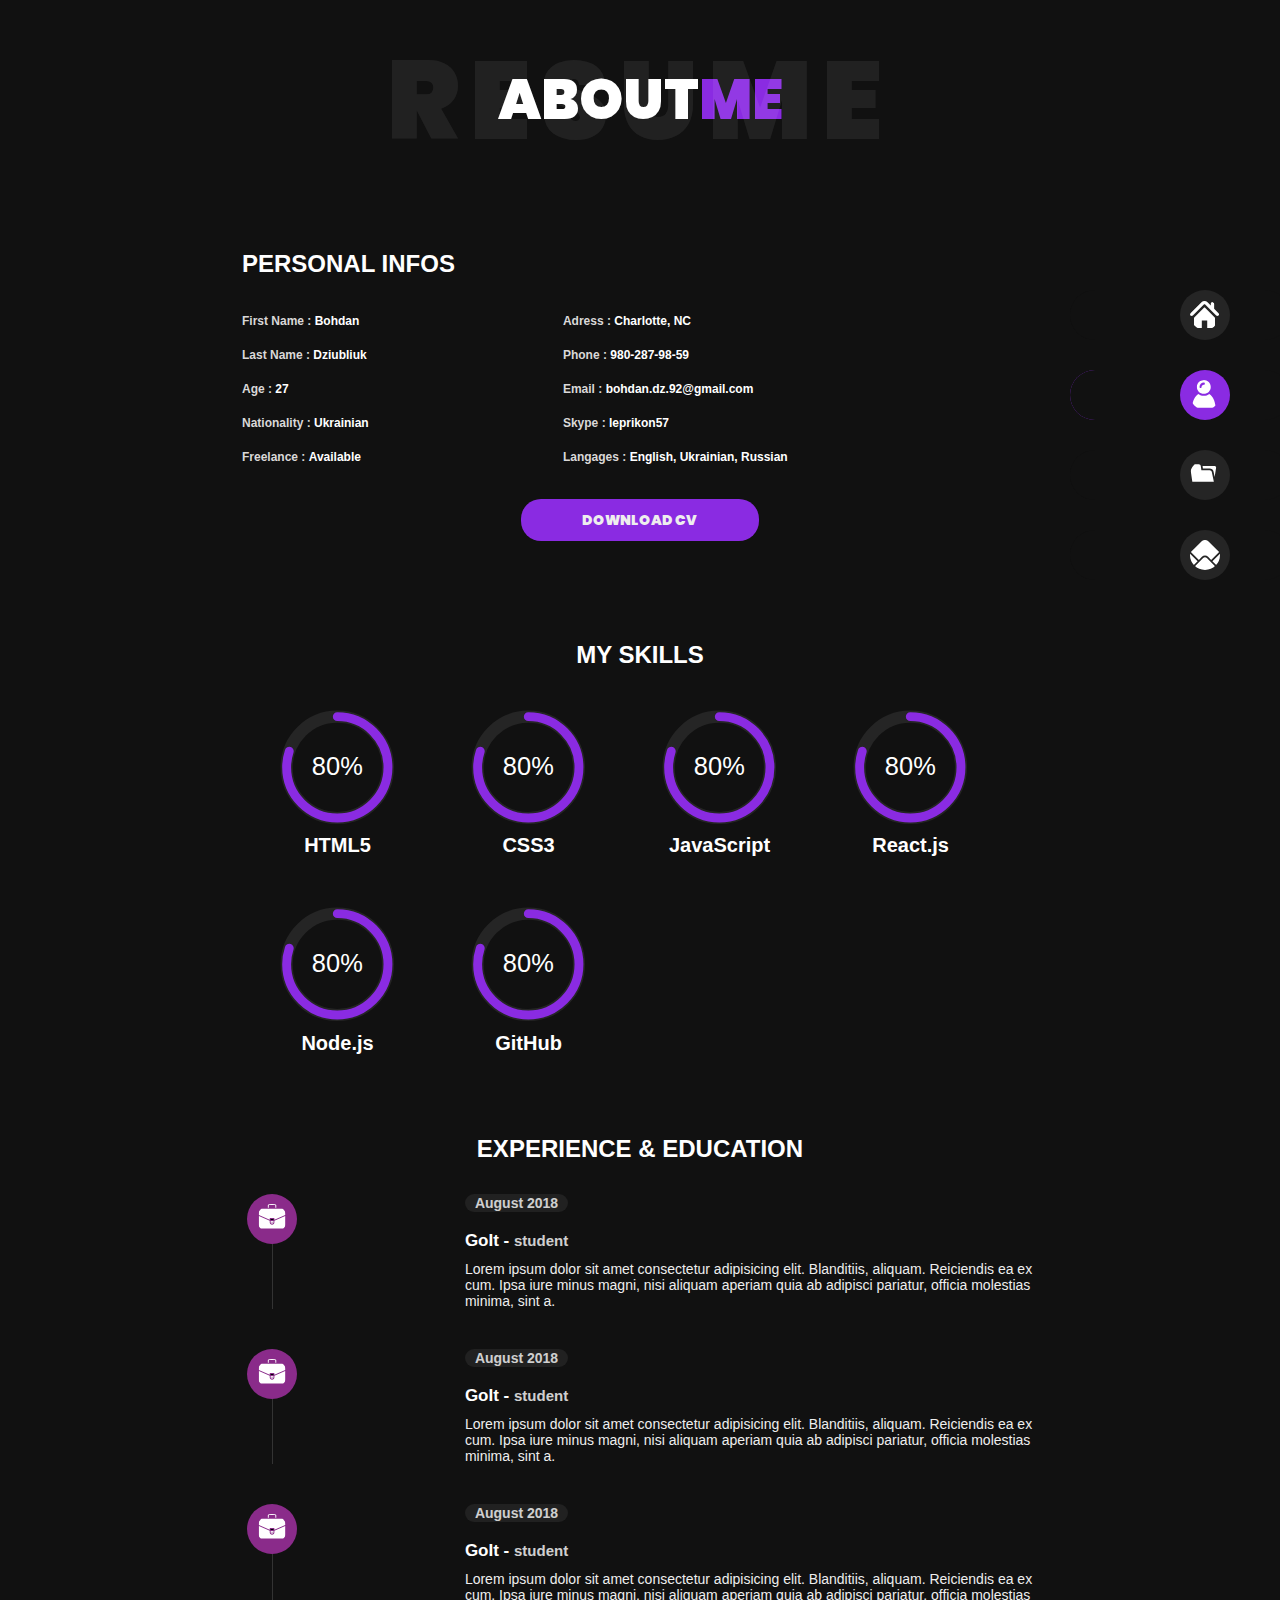
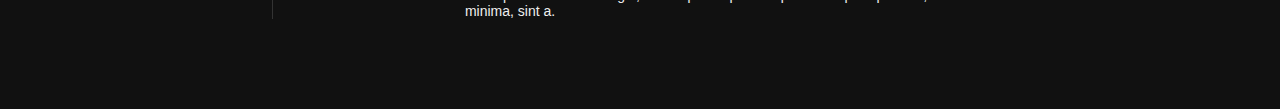
==== pages/about.html @ a31bb11c "add about page" ====
<!DOCTYPE html>
<html lang="en">
<head>
    <meta charset="UTF-8">
    <meta name="viewport" content="width=device-width, initial-scale=1.0">
    <title>About</title>
    <link rel="stylesheet" href="../css/fonts.css" type="text/css">
    <link rel="stylesheet" href="../css/about.css" type="text/css">
</head>
<body>
    
<svg style="display: none;">
    <defs>
    <symbol viewbox="0 0 512 512" id="home">
<g>
<g>
   <g>
       <path d="M487.083,225.514l-75.08-75.08V63.704c0-15.682-12.708-28.391-28.413-28.391c-15.669,0-28.377,12.709-28.377,28.391
           v29.941L299.31,37.74c-27.639-27.624-75.694-27.575-103.27,0.05L8.312,225.514c-11.082,11.104-11.082,29.071,0,40.158
           c11.087,11.101,29.089,11.101,40.172,0l187.71-187.729c6.115-6.083,16.893-6.083,22.976-0.018l187.742,187.747
           c5.567,5.551,12.825,8.312,20.081,8.312c7.271,0,14.541-2.764,20.091-8.312C498.17,254.586,498.17,236.619,487.083,225.514z"/>
       <path d="M257.561,131.836c-5.454-5.451-14.285-5.451-19.723,0L72.712,296.913c-2.607,2.606-4.085,6.164-4.085,9.877v120.401
           c0,28.253,22.908,51.16,51.16,51.16h81.754v-126.61h92.299v126.61h81.755c28.251,0,51.159-22.907,51.159-51.159V306.79
           c0-3.713-1.465-7.271-4.085-9.877L257.561,131.836z"/>
   </g>
</g>
</g>
<g>
</g>
<g>
</g>
<g>
</g>
<g>
</g>
<g>
</g>
<g>
</g>
<g>
</g>
<g>
</g>
<g>
</g>
<g>
</g>
<g>
</g>
<g>
</g>
<g>
</g>
<g>
</g>
<g>
</g>
</symbol>
<symbol viewbox="0 0 512 512" id="portfolio">
    <g>
        <path d="M336.055,173.98H194.389l-10.324-70.317c-2.397-16.325-17.858-29.682-34.358-29.682H25.957
            c-16.5,0-28.039,13.357-25.642,29.682L39.707,371.98h367.5L372.16,203.352C368.802,187.197,352.555,173.98,336.055,173.98z"/>
        <path d="M420.354,103.981h-205.92l5.872,39.999h115.75c14.855,0,29.74,5.454,41.913,15.357
            c12.173,9.903,20.541,23.367,23.564,37.911l19.05,91.658L445.585,133.6C448.208,117.31,436.854,103.981,420.354,103.981z"/>
    </g>
    <g>
    </g>
    <g>
    </g>
    <g>
    </g>
    <g>
    </g>
    <g>
    </g>
    <g>
    </g>
    <g>
    </g>
    <g>
    </g>
    <g>
    </g>
    <g>
    </g>
    <g>
    </g>
    <g>
    </g>
    <g>
    </g>
    <g>
    </g>
    <g>
    </g>
</symbol>
<symbol viewbox="0 0 512 512" id="contact">

<g>
	<g>
		<path d="M316.293,25.01c-33.252-33.252-87.334-33.252-120.586,0L15,204.718l136,135l51.973-51.973
			c29.238-29.238,76.816-29.238,106.055,0L361,339.718l136-135L316.293,25.01z"/>
	</g>
</g>
<g>
	<g>
		<path d="M511.447,232.692L382.211,360.928l125.279,125.28c2.807-5.867,4.51-12.353,4.51-19.279V238.35
			C512,236.429,511.683,234.569,511.447,232.692z"/>
	</g>
</g>
<g>
	<g>
		<path d="M0.555,232.694C0.319,234.571,0,236.429,0,238.35v228.578c0,6.927,1.703,13.413,4.51,19.279l125.279-125.279
			L0.555,232.694z"/>
	</g>
</g>
<g>
	<g>
		<path d="M287.816,308.956c-16.992-16.992-46.64-16.992-63.632,0L25.721,507.419c5.867,2.807,12.352,4.51,19.279,4.51h422
			c6.927,0,13.412-1.703,19.279-4.51L287.816,308.956z"/>
	</g>
</g>
<g>
</g>
<g>
</g>
<g>
</g>
<g>
</g>
<g>
</g>
<g>
</g>
<g>
</g>
<g>
</g>
<g>
</g>
<g>
</g>
<g>
</g>
<g>
</g>
<g>
</g>
<g>
</g>
<g>
</g>
</symbol>
<symbol viewbox="0 0 1700 1950" id="briefcase">
    <path d="M 640.3125 91.722656 C 640.3125 74.878906 653.960938 61.230469 670.804688 61.230469 L 1036.695312 61.230469 C 1053.539062 61.230469 1067.1875 74.878906 1067.1875 91.722656 L 1067.1875 244.179688 L 1128.167969 244.179688 L 1128.167969 91.722656 C 1128.167969 41.21875 1087.203125 0.25 1036.695312 0.25 L 670.804688 0.25 C 620.296875 0.25 579.332031 41.21875 579.332031 91.722656 L 579.332031 244.179688 L 640.3125 244.179688 Z M 640.3125 91.722656 " style=" stroke:none;fill-rule:nonzero;;fill-opacity:1;" />
<path d="M 1006.207031 1189.402344 C 1006.207031 1273.597656 937.945312 1341.855469 853.75 1341.855469 C 769.554688 1341.855469 701.292969 1273.597656 701.292969 1189.402344 L 701.292969 1087.339844 L 0 778.78125 L 0 1494.3125 C 0 1544.816406 40.96875 1585.785156 91.472656 1585.785156 L 1616.027344 1585.785156 C 1666.53125 1585.785156 1707.5 1544.816406 1707.5 1494.3125 L 1707.5 778.78125 L 1006.207031 1087.339844 Z M 1006.207031 1189.402344 " style=" stroke:none;fill-rule:nonzero;;fill-opacity:1;" />
<path d="M 762.277344 975.964844 L 945.222656 975.964844 L 945.222656 1036.945312 L 762.277344 1036.945312 Z M 762.277344 975.964844 " style=" stroke:none;fill-rule:nonzero;fill:rgb(0%,0%,0%);fill-opacity:1;" />
<path d="M 762.277344 1189.402344 C 762.277344 1239.90625 803.246094 1280.875 853.75 1280.875 C 904.253906 1280.875 945.222656 1239.90625 945.222656 1189.402344 L 945.222656 1097.929688 L 762.277344 1097.929688 Z M 823.257812 1158.910156 L 884.242188 1158.910156 L 884.242188 1219.894531 L 823.257812 1219.894531 Z M 823.257812 1158.910156 " style=" stroke:none;fill-rule:nonzero;fill-opacity:1;" />
<path d="M 1616.027344 305.160156 L 91.472656 305.160156 C 40.96875 305.160156 0 346.128906 0 396.632812 L 0 712.15625 L 701.292969 1020.691406 L 701.292969 945.472656 C 701.292969 928.628906 714.941406 914.980469 731.785156 914.980469 L 975.714844 914.980469 C 992.558594 914.980469 1006.207031 928.628906 1006.207031 945.472656 L 1006.207031 1020.691406 L 1707.5 712.15625 L 1707.5 396.632812 C 1707.5 346.128906 1666.53125 305.160156 1616.027344 305.160156 Z M 1616.027344 305.160156 " style=" stroke:none;fill-rule:nonzero;fill-opacity:1;" />
</symbol>
<symbol viewbox="0 0 512 512" id="about">
<g>
	<g id="XMLID_544_">
		<path id="XMLID_1550_" d="M434.8,438.8C422.7,357,393.5,276.1,329.3,237c-26.5,20.9-59,32.2-93.3,32.2s-66.8-11.3-93.3-32.2
			C78.6,276.1,49.4,357,37.2,438.8C34.6,456.3,48.4,472,66.1,472h339.8C423.6,472,437.4,456.3,434.8,438.8z"/>
		<g id="XMLID_1709_">
			<path d="M236,0c-65.1,0-118,52.8-118,118s52.8,118,118,118s118-52.8,118-118S301.1,0,236,0z M236,79.5
				c-21.2,0-38.4,17.2-38.4,38.4c0,9.7-7.9,17.6-17.6,17.6c-9.7,0-17.6-7.9-17.6-17.6c0-40.6,33-73.6,73.6-73.6
				c9.7,0,17.6,7.9,17.6,17.6S245.7,79.5,236,79.5z"/>
		</g>
	</g>
</g>
<g>
</g>
<g>
</g>
<g>
</g>
<g>
</g>
<g>
</g>
<g>
</g>
<g>
</g>
<g>
</g>
<g>
</g>
<g>
</g>
<g>
</g>
<g>
</g>
<g>
</g>
<g>
</g>
<g>
</g>
</symbol>
<symbol viewbox="0 0 435 435" id="telephone">
    <g>
        <path d="M414.41,24.123C398.333,8.042,378.963,0,356.315,0H82.228C59.58,0,40.21,8.042,24.126,24.123
            C8.045,40.207,0.003,59.576,0.003,82.225v274.084c0,22.647,8.042,42.018,24.123,58.102c16.084,16.084,35.454,24.126,58.102,24.126
            h274.084c22.648,0,42.018-8.042,58.095-24.126c16.084-16.084,24.126-35.454,24.126-58.102V82.225
            C438.532,59.576,430.49,40.204,414.41,24.123z M359.159,332.874c-3.997,8.754-12.99,16.371-26.977,22.846
            c-13.99,6.475-26.413,9.712-37.265,9.712c-3.046,0-6.283-0.235-9.708-0.711c-3.426-0.479-6.324-0.952-8.703-1.428
            c-2.378-0.476-5.523-1.331-9.421-2.57c-3.905-1.234-6.715-2.189-8.422-2.854c-1.718-0.664-4.856-1.854-9.421-3.566
            c-4.569-1.718-7.427-2.765-8.562-3.138c-31.215-11.427-61.721-32.028-91.507-61.814c-29.786-29.793-50.391-60.292-61.812-91.502
            c-0.378-1.143-1.425-3.999-3.14-8.565c-1.712-4.565-2.905-7.708-3.571-9.419c-0.662-1.713-1.615-4.521-2.853-8.42
            c-1.237-3.903-2.091-7.041-2.568-9.423c-0.478-2.376-0.95-5.277-1.427-8.704c-0.476-3.427-0.713-6.667-0.713-9.71
            c0-10.85,3.237-23.269,9.71-37.259c6.472-13.988,14.084-22.981,22.841-26.979c10.088-4.189,19.7-6.283,28.837-6.283
            c2.091,0,3.616,0.192,4.565,0.572c0.953,0.385,2.524,2.094,4.714,5.14c2.19,3.046,4.568,6.899,7.137,11.563
            c2.57,4.665,5.092,9.186,7.566,13.562c2.474,4.377,4.854,8.705,7.139,12.991c2.284,4.279,3.711,6.995,4.281,8.133
            c0.571,0.957,1.809,2.762,3.711,5.429c1.902,2.663,3.333,5.039,4.283,7.135c0.95,2.094,1.427,4.093,1.427,5.996
            c0,2.859-1.953,6.331-5.854,10.42c-3.903,4.093-8.186,7.854-12.85,11.281s-8.945,7.092-12.847,10.994
            c-3.899,3.899-5.852,7.087-5.852,9.562c0,1.333,0.333,2.902,1,4.71c0.666,1.812,1.285,3.287,1.856,4.427
            c0.571,1.141,1.477,2.76,2.712,4.856c1.237,2.096,2.048,3.427,2.426,3.999c10.467,18.843,22.508,35.07,36.114,48.681
            c13.612,13.613,29.836,25.648,48.682,36.117c0.567,0.384,1.902,1.191,4.004,2.43c2.091,1.232,3.713,2.136,4.853,2.707
            c1.143,0.571,2.614,1.191,4.425,1.852c1.811,0.664,3.381,0.999,4.719,0.999c3.036,0,7.225-3.138,12.56-9.418
            c5.328-6.286,10.756-12.518,16.276-18.705c5.516-6.181,9.985-9.274,13.418-9.274c1.902,0,3.897,0.473,5.999,1.424
            c2.095,0.951,4.469,2.382,7.132,4.284c2.669,1.91,4.476,3.142,5.428,3.721l15.125,8.271c10.089,5.332,18.511,10.041,25.27,14.134
            s10.424,6.899,10.996,8.419c0.379,0.951,0.564,2.478,0.564,4.572C365.449,313.199,363.354,322.812,359.159,332.874z"/>
    </g>
    <g>
    </g>
    <g>
    </g>
    <g>
    </g>
    <g>
    </g>
    <g>
    </g>
    <g>
    </g>
    <g>
    </g>
    <g>
    </g>
    <g>
    </g>
    <g>
    </g>
    <g>
    </g>
    <g>
    </g>
    <g>
    </g>
    <g>
    </g>
    <g>
    </g>
</symbol>
<symbol viewbox="0 0 435 435" id="linkedIn">
    <g>
        <path d="M414.41,24.123C398.333,8.042,378.963,0,356.315,0H82.228C59.58,0,40.21,8.042,24.126,24.123
            C8.045,40.207,0.003,59.576,0.003,82.225v274.084c0,22.647,8.042,42.018,24.123,58.102c16.084,16.084,35.454,24.126,58.102,24.126
            h274.084c22.648,0,42.018-8.042,58.095-24.126c16.084-16.084,24.126-35.454,24.126-58.102V82.225
            C438.532,59.576,430.49,40.204,414.41,24.123z M133.618,367.157H67.666V169.016h65.952V367.157z M127.626,132.332
            c-6.851,6.567-15.893,9.851-27.124,9.851h-0.288c-10.848,0-19.648-3.284-26.407-9.851c-6.76-6.567-10.138-14.703-10.138-24.41
            c0-9.897,3.476-18.083,10.421-24.556c6.95-6.471,15.942-9.708,26.98-9.708c11.039,0,19.89,3.237,26.553,9.708
            c6.661,6.473,10.088,14.659,10.277,24.556C137.899,117.625,134.477,125.761,127.626,132.332z M370.873,367.157h-65.952v-105.92
            c0-29.879-11.036-44.823-33.116-44.823c-8.374,0-15.42,2.331-21.128,6.995c-5.715,4.661-9.996,10.324-12.847,16.991
            c-1.335,3.422-1.999,8.75-1.999,15.981v110.775h-65.952c0.571-119.529,0.571-185.579,0-198.142h65.952v27.974
            c13.867-21.681,33.558-32.544,59.101-32.544c22.84,0,41.21,7.52,55.104,22.554c13.895,15.037,20.841,37.214,20.841,66.519v113.64
            H370.873z"/>
    </g>
    <g>
    </g>
    <g>
    </g>
    <g>
    </g>
    <g>
    </g>
    <g>
    </g>
    <g>
    </g>
    <g>
    </g>
    <g>
    </g>
    <g>
    </g>
    <g>
    </g>
    <g>
    </g>
    <g>
    </g>
    <g>
    </g>
    <g>
    </g>
    <g>
    </g>
</symbol>
<symbol viewbox="0 0 512 512" id="facebook">
    <g>
        <g>
            <path d="M448,0H64C28.704,0,0,28.704,0,64v384c0,35.296,28.704,64,64,64h192V336h-64v-80h64v-64c0-53.024,42.976-96,96-96h64v80
                h-32c-17.664,0-32-1.664-32,16v64h80l-32,80h-48v176h96c35.296,0,64-28.704,64-64V64C512,28.704,483.296,0,448,0z"/>
        </g>
    </g>
    <g>
    </g>
    <g>
    </g>
    <g>
    </g>
    <g>
    </g>
    <g>
    </g>
    <g>
    </g>
    <g>
    </g>
    <g>
    </g>
    <g>
    </g>
    <g>
    </g>
    <g>
    </g>
    <g>
    </g>
    <g>
    </g>
    <g>
    </g>
    <g>
    </g>
</symbol>
<symbol viewbox="0 0 435 435" id="github">
    <g>
        <g>
            <path d="M158.173,352.599c-3.049,0.568-4.381,1.999-3.999,4.281c0.38,2.283,2.093,3.046,5.138,2.283
                c3.049-0.76,4.38-2.095,3.997-3.997C162.931,353.074,161.218,352.216,158.173,352.599z"/>
            <path d="M141.898,354.885c-3.046,0-4.568,1.041-4.568,3.139c0,2.474,1.619,3.518,4.853,3.138c3.046,0,4.57-1.047,4.57-3.138
                C146.753,355.553,145.134,354.502,141.898,354.885z"/>
            <path d="M119.629,354.022c-0.76,2.095,0.478,3.519,3.711,4.284c2.855,1.137,4.664,0.568,5.424-1.714
                c0.572-2.091-0.666-3.61-3.711-4.568C122.197,351.265,120.39,351.922,119.629,354.022z"/>
            <path d="M414.41,24.123C398.326,8.042,378.964,0,356.309,0H82.225C59.577,0,40.208,8.042,24.123,24.123
                C8.042,40.207,0,59.576,0,82.225v274.088c0,22.65,8.042,42.017,24.123,58.098c16.084,16.084,35.454,24.126,58.102,24.126h63.953
                c4.184,0,7.327-0.144,9.42-0.424c2.092-0.288,4.184-1.526,6.279-3.717c2.096-2.187,3.14-5.376,3.14-9.562
                c0-0.568-0.05-7.046-0.144-19.417c-0.097-12.375-0.144-22.176-0.144-29.41l-6.567,1.143c-4.187,0.76-9.469,1.095-15.846,0.999
                c-6.374-0.096-12.99-0.76-19.841-1.998c-6.855-1.239-13.229-4.093-19.13-8.562c-5.898-4.477-10.085-10.328-12.56-17.559
                l-2.856-6.571c-1.903-4.373-4.899-9.229-8.992-14.554c-4.093-5.332-8.232-8.949-12.419-10.852l-1.999-1.428
                c-1.331-0.951-2.568-2.098-3.711-3.429c-1.141-1.335-1.997-2.669-2.568-3.997c-0.571-1.335-0.097-2.43,1.427-3.289
                c1.524-0.855,4.281-1.279,8.28-1.279l5.708,0.855c3.808,0.76,8.516,3.042,14.134,6.851c5.614,3.806,10.229,8.754,13.846,14.843
                c4.38,7.806,9.657,13.75,15.846,17.843c6.184,4.097,12.419,6.143,18.699,6.143s11.704-0.476,16.274-1.424
                c4.565-0.954,8.848-2.385,12.847-4.288c1.713-12.751,6.377-22.559,13.988-29.41c-10.848-1.143-20.602-2.854-29.265-5.14
                c-8.658-2.286-17.605-5.995-26.835-11.136c-9.234-5.14-16.894-11.512-22.985-19.13c-6.09-7.618-11.088-17.61-14.987-29.978
                c-3.901-12.375-5.852-26.652-5.852-42.829c0-23.029,7.521-42.637,22.557-58.814c-7.044-17.32-6.379-36.732,1.997-58.242
                c5.52-1.714,13.706-0.428,24.554,3.855c10.85,4.286,18.794,7.951,23.84,10.992c5.046,3.042,9.089,5.614,12.135,7.71
                c17.705-4.949,35.976-7.423,54.818-7.423c18.841,0,37.115,2.474,54.821,7.423l10.849-6.852c7.426-4.57,16.18-8.757,26.269-12.562
                c10.088-3.806,17.795-4.854,23.127-3.14c8.562,21.51,9.328,40.922,2.279,58.241c15.036,16.179,22.559,35.786,22.559,58.815
                c0,16.18-1.951,30.505-5.852,42.969c-3.898,12.467-8.939,22.463-15.13,29.981c-6.184,7.519-13.894,13.843-23.124,18.986
                c-9.232,5.137-18.178,8.853-26.84,11.132c-8.661,2.286-18.414,4.004-29.263,5.147c9.891,8.562,14.839,22.072,14.839,40.538v68.238
                c0,3.237,0.472,5.852,1.424,7.851c0.958,1.998,2.478,3.374,4.571,4.141c2.102,0.76,3.949,1.235,5.571,1.424
                c1.622,0.191,3.949,0.287,6.995,0.287h63.953c22.648,0,42.018-8.042,58.095-24.126c16.084-16.084,24.126-35.454,24.126-58.102
                V82.225C438.533,59.576,430.491,40.204,414.41,24.123z"/>
            <path d="M86.793,319.195c-1.331,0.948-1.141,2.471,0.572,4.565c1.906,1.902,3.427,2.189,4.57,0.855
                c1.331-0.948,1.141-2.471-0.575-4.569C89.458,318.336,87.936,318.049,86.793,319.195z"/>
            <path d="M77.374,312.057c-0.57,1.335,0.096,2.478,1.999,3.426c1.521,0.955,2.762,0.767,3.711-0.568
                c0.57-1.335-0.096-2.478-1.999-3.433C79.182,310.91,77.945,311.102,77.374,312.057z"/>
            <path d="M95.646,330.331c-1.715,0.948-1.715,2.666,0,5.137c1.713,2.478,3.328,3.142,4.853,1.998c1.714-1.334,1.714-3.142,0-5.427
                C98.978,329.571,97.359,328.993,95.646,330.331z"/>
            <path d="M105.641,343.174c-1.714,1.526-1.336,3.327,1.142,5.428c2.281,2.279,4.185,2.566,5.708,0.849
                c1.524-1.519,1.143-3.326-1.142-5.42C109.068,341.751,107.164,341.463,105.641,343.174z"/>
        </g>
    </g>
    <g>
    </g>
    <g>
    </g>
    <g>
    </g>
    <g>
    </g>
    <g>
    </g>
    <g>
    </g>
    <g>
    </g>
    <g>
    </g>
    <g>
    </g>
    <g>
    </g>
    <g>
    </g>
    <g>
    </g>
    <g>
    </g>
    <g>
    </g>
    <g>
    </g>
</symbol>
</defs>
</svg>
    <div class="page_wrapper">
        <div class="menu_wrapper">
            <h2 class="phrase">about <span class="hightLight"> me </span></h2>
            <span class="bg-text">RESUME</span>
            <button class="burger burger_line">
                <span></span>
            </button>
            <div id="menu">
                <ul  class="list">
                    <li class="list_item"><a class="list_item-link" href="../index.html">
                        <svg class="list_item_navigation-icon">
                        <use href="#home"></use></svg><span class="overLay"></span>
                        HOME</a></li>
                    <li class="list_item"><a class="list_item-link about" href="#">
                        <svg class="list_item_navigation-icon about">
                        <use href="#about"></use></svg><span class="overLay"></span>
                        ABOUT</a></li>
                    <li class="list_item"><a class="list_item-link" href="#">
                        <svg class="list_item_navigation-icon">
                        <use href="#portfolio"></use></svg><span class="overLay"></span>
                        PORTFOLIO</a></li>
                    <li class="list_item"><a class="list_item-link " href="./contact.html">
                        <svg class="list_item_navigation-icon contact">
                        <use href="#contact"></use></svg><span class="overLay"></span>
                        CONTACT</a></li>
                  </ul>
            </div>
        </div>
    <main>
        <div class="main_section--wrapper">
            <h2 class="info_title">personal infos</h2>
               <div class="image_wrapper" id="img">
                <img src="../images/me.jpg" alt="portfolio_img" class="image_fluid">
                </div>
                <div class="btn_wrapper">
                <div class="personal_info--wrapper">
                    <ul class="personal_info--list first-list">
                        <li class="personal_info--list--item">
                            <h4 class="list_item--title">First Name : <span class="list_item--value"> Bohdan</span></h4>
                        </li>
                        <li class="personal_info--list--item">
                            <h4 class="list_item--title">Last Name : <span class="list_item--value"> Dziubliuk</span></h4>
                        </li>
                        <li class="personal_info--list--item">
                            <h4 class="list_item--title">Age : <span class="list_item--value"> 27</span></h4>
                        </li>
                        <li class="personal_info--list--item">
                            <h4 class="list_item--title">Nationality : <span class="list_item--value"> Ukrainian</span></h4>
                        </li>
                        <li class="personal_info--list--item">
                            <h4 class="list_item--title">Freelance : <span class="list_item--value"> Available</span></h4>
                        </li>
                    </ul>
                    <ul class="personal_info--list second-list">
                        <li class="personal_info--list--item">
                            <h4 class="list_item--title">Adress : <span class="list_item--value"> Charlotte, NC</span></h4>
                        </li>
                        <li class="personal_info--list--item">
                            <h4 class="list_item--title">Phone : <span class="list_item--value">  980-287-98-59</span></h4>
                        </li>
                        <li class="personal_info--list--item">
                            <h4 class="list_item--title">Email : <span class="list_item--value"> bohdan.dz.92@gmail.com</span></h4>
                        </li>
                        <li class="personal_info--list--item">
                            <h4 class="list_item--title">Skype : <span class="list_item--value"> leprikon57</span></h4>
                        </li>
                        <li class="personal_info--list--item">
                            <h4 class="list_item--title">Langages : <span class="list_item--value"> English, Ukrainian, Russian </span></h4>
                        </li>
                    </ul>
                </div>
                <button class="download">DOWNLOAD CV</button>
            </div>
            <div class="skills_container--wrapper">
                <h2 class="skill_container--title"> MY SKILLS</h2>
                <div class="skill_set">
                   <div class="skill_set--chart">
                            <svg viewbox="0 0 36 36" class="circular-chart orange">
                              <path class="circle-bg"
                                d="M18 2.0845
                                  a 15.9155 15.9155 0 0 1 0 31.831
                                  a 15.9155 15.9155 0 0 1 0 -31.831"
                              />
                              <path class="circle"
                                stroke-dasharray="80, 100"
                                d="M18 2.0845
                                  a 15.9155 15.9155 0 0 1 0 31.831
                                  a 15.9155 15.9155 0 0 1 0 -31.831"
                              />
                              <text x="18" y="20.35" class="percentage">80%</text>
                            </svg>
                            <h3 class="chart_title">HTML5</h3>
                          </div>
                          <div class="skill_set--chart">
                            <svg viewbox="0 0 36 36" class="circular-chart orange">
                              <path class="circle-bg"
                                d="M18 2.0845
                                  a 15.9155 15.9155 0 0 1 0 31.831
                                  a 15.9155 15.9155 0 0 1 0 -31.831"
                              />
                              <path class="circle"
                                stroke-dasharray="80, 100"
                                d="M18 2.0845
                                  a 15.9155 15.9155 0 0 1 0 31.831
                                  a 15.9155 15.9155 0 0 1 0 -31.831"
                              />
                              <text x="18" y="20.35" class="percentage">80%</text>
                            </svg>
                            <h3 class="chart_title">CSS3</h3>
                          </div>
                          <div class="skill_set--chart">
                            <svg viewbox="0 0 36 36" class="circular-chart orange">
                              <path class="circle-bg"
                                d="M18 2.0845
                                  a 15.9155 15.9155 0 0 1 0 31.831
                                  a 15.9155 15.9155 0 0 1 0 -31.831"
                              />
                              <path class="circle"
                                stroke-dasharray="80, 100"
                                d="M18 2.0845
                                  a 15.9155 15.9155 0 0 1 0 31.831
                                  a 15.9155 15.9155 0 0 1 0 -31.831"
                              />
                              <text x="18" y="20.35" class="percentage">80%</text>
                            </svg>
                            <h3 class="chart_title">JavaScript</h3>
                          </div>
                          <div class="skill_set--chart">
                            <svg viewbox="0 0 36 36" class="circular-chart orange">
                              <path class="circle-bg"
                                d="M18 2.0845
                                  a 15.9155 15.9155 0 0 1 0 31.831
                                  a 15.9155 15.9155 0 0 1 0 -31.831"
                              />
                              <path class="circle"
                                stroke-dasharray="80, 100"
                                d="M18 2.0845
                                  a 15.9155 15.9155 0 0 1 0 31.831
                                  a 15.9155 15.9155 0 0 1 0 -31.831"
                              />
                              <text x="18" y="20.35" class="percentage">80%</text>
                            </svg>
                            <h3 class="chart_title">React.js</h3>
                          </div>
                          <div class="skill_set--chart">
                            <svg viewbox="0 0 36 36" class="circular-chart orange">
                              <path class="circle-bg"
                                d="M18 2.0845
                                  a 15.9155 15.9155 0 0 1 0 31.831
                                  a 15.9155 15.9155 0 0 1 0 -31.831"
                              />
                              <path class="circle"
                                stroke-dasharray="80, 100"
                                d="M18 2.0845
                                  a 15.9155 15.9155 0 0 1 0 31.831
                                  a 15.9155 15.9155 0 0 1 0 -31.831"
                              />
                              <text x="18" y="20.35" class="percentage">80%</text>
                            </svg>
                            <h3 class="chart_title">Node.js</h3>
                          </div>
                          <div class="skill_set--chart">
                            <svg viewbox="0 0 36 36" class="circular-chart orange">
                              <path class="circle-bg"
                                d="M18 2.0845
                                  a 15.9155 15.9155 0 0 1 0 31.831
                                  a 15.9155 15.9155 0 0 1 0 -31.831"
                              />
                              <path class="circle"
                                stroke-dasharray="80, 100"
                                d="M18 2.0845
                                  a 15.9155 15.9155 0 0 1 0 31.831
                                  a 15.9155 15.9155 0 0 1 0 -31.831"
                              />
                              <text x="18" y="20.35" class="percentage">80%</text>
                            </svg>
                            <h3 class="chart_title">GitHub</h3>
                          </div>
                </div>
            </div>
            <div class="experience_container--wrapper">
                <h2 class="experience_container--title">EXPERIENCE & EDUCATION</h2>
                <ul class="experiencce_list">
                    <li class="experience_list--item">
                        <div class="list_item-wrapper">
                        <span class="date">August 2018</span>
                        <h5 class="place">GoIt - <span class="position">student</span></h5>
                        <p class="description">Lorem ipsum dolor sit amet consectetur adipisicing elit. Blanditiis, aliquam. Reiciendis ea ex cum. Ipsa iure minus magni, nisi aliquam aperiam quia ab adipisci pariatur, officia molestias minima, sint a.</p>
                        <svg class="experience_list-icon">
                        <use href="#briefcase"></use></svg>
                    </div>
                    </li>
                    <li class="experience_list--item">
                        <div class="list_item-wrapper">
                        <span class="date">August 2018</span>
                        <h5 class="place">GoIt - <span class="position">student</span></h5>
                        <p class="description">Lorem ipsum dolor sit amet consectetur adipisicing elit. Blanditiis, aliquam. Reiciendis ea ex cum. Ipsa iure minus magni, nisi aliquam aperiam quia ab adipisci pariatur, officia molestias minima, sint a.</p>
                        <svg class="experience_list-icon">
                        <use href="#briefcase"></use></svg>
                        </div>
                    </li>
                    <li class="experience_list--item">
                        <div class="list_item-wrapper">
                        <span class="date">August 2018</span>
                        <h5 class="place">GoIt - <span class="position">student</span></h5>
                        <p class="description">Lorem ipsum dolor sit amet consectetur adipisicing elit. Blanditiis, aliquam. Reiciendis ea ex cum. Ipsa iure minus magni, nisi aliquam aperiam quia ab adipisci pariatur, officia molestias minima, sint a.</p>
                        <svg class="experience_list-icon">
                        <use href="#briefcase"></use></svg>
                        </div>
                    </li>
                </ul>
               
            </div>
    </div>
    </main>
</div>
    <script src="../js/app.js"></script>
</body>
</html>
---- css/fonts.css ----
/* poppins-regular - latin */
@font-face {
    font-family: 'Poppins';
    font-style: normal;
    font-weight: 400;
    src: url('../fonts/poppins-v12-latin-regular.eot'); /* IE9 Compat Modes */
    src: local('Poppins Regular'), local('Poppins-Regular'),
         url('../fonts/poppins-v12-latin-regular.eot?#iefix') format('embedded-opentype'), /* IE6-IE8 */
         url('../fonts/poppins-v12-latin-regular.woff2') format('woff2'), /* Super Modern Browsers */
         url('../fonts/poppins-v12-latin-regular.woff') format('woff'), /* Modern Browsers */
         url('../fonts/poppins-v12-latin-regular.ttf') format('truetype'), /* Safari, Android, iOS */
         url('../fonts/poppins-v12-latin-regular.svg#Poppins') format('svg'); /* Legacy iOS */
  }
  /* poppins-italic - latin */
@font-face {
    font-family: 'Poppins';
    font-style: italic;
    font-weight: 400;
    src: url('../fonts/poppins-v12-latin-italic.eot'); /* IE9 Compat Modes */
    src: local('Poppins Italic'), local('Poppins-Italic'),
         url('../fonts/poppins-v12-latin-italic.eot?#iefix') format('embedded-opentype'), /* IE6-IE8 */
         url('../fonts/poppins-v12-latin-italic.woff2') format('woff2'), /* Super Modern Browsers */
         url('../fonts/poppins-v12-latin-italic.woff') format('woff'), /* Modern Browsers */
         url('../fonts/poppins-v12-latin-italic.ttf') format('truetype'), /* Safari, Android, iOS */
         url('../fonts/poppins-v12-latin-italic.svg#Poppins') format('svg'); /* Legacy iOS */
  }
  /* poppins-regular - latin */
  @font-face {
    font-family: 'Poppins';
    font-style: normal;
    font-weight: 400;
    src: url('../fonts/poppins-v12-latin-regular.eot'); /* IE9 Compat Modes */
    src: local('Poppins Regular'), local('Poppins-Regular'),
         url('../fonts/poppins-v12-latin-regular.eot?#iefix') format('embedded-opentype'), /* IE6-IE8 */
         url('../fonts/poppins-v12-latin-regular.woff2') format('woff2'), /* Super Modern Browsers */
         url('../fonts/poppins-v12-latin-regular.woff') format('woff'), /* Modern Browsers */
         url('../fonts/poppins-v12-latin-regular.ttf') format('truetype'), /* Safari, Android, iOS */
         url('../fonts/poppins-v12-latin-regular.svg#Poppins') format('svg'); /* Legacy iOS */
  }
  /* poppins-900 - latin */
  @font-face {
    font-family: 'Poppins';
    font-style: normal;
    font-weight: 900;
    src: url('../fonts/poppins-v12-latin-900.eot'); /* IE9 Compat Modes */
    src: local('Poppins Black'), local('Poppins-Black'),
         url('../fonts/poppins-v12-latin-900.eot?#iefix') format('embedded-opentype'), /* IE6-IE8 */
         url('../fonts/poppins-v12-latin-900.woff2') format('woff2'), /* Super Modern Browsers */
         url('../fonts/poppins-v12-latin-900.woff') format('woff'), /* Modern Browsers */
         url('../fonts/poppins-v12-latin-900.ttf') format('truetype'), /* Safari, Android, iOS */
         url('../fonts/poppins-v12-latin-900.svg#Poppins') format('svg'); /* Legacy iOS */
  }
  /* poppins-900italic - latin */
  @font-face {
    font-family: 'Poppins';
    font-style: italic;
    font-weight: 900;
    src: url('../fonts/poppins-v12-latin-900italic.eot'); /* IE9 Compat Modes */
    src: local('Poppins Black Italic'), local('Poppins-BlackItalic'),
         url('../fonts/poppins-v12-latin-900italic.eot?#iefix') format('embedded-opentype'), /* IE6-IE8 */
         url('../fonts/poppins-v12-latin-900italic.woff2') format('woff2'), /* Super Modern Browsers */
         url('../fonts/poppins-v12-latin-900italic.woff') format('woff'), /* Modern Browsers */
         url('../fonts/poppins-v12-latin-900italic.ttf') format('truetype'), /* Safari, Android, iOS */
         url('../fonts/poppins-v12-latin-900italic.svg#Poppins') format('svg'); /* Legacy iOS */
  }
  @font-face {
     font-family: 'Poppins';
     font-style: bold;
     font-weight: 500;
     src: url('../fonts/poppins-v12-latin-900.woff2'); /* IE9 Compat Modes */
     src: local('Poppins Black Italic'), local('Poppins-BlackItalic'),
           /* IE6-IE8 */
          url('../fonts/poppins-v12-latin-900.woff2') format('woff2') /* Super Modern Browsers */
   }
---- css/about.css ----
* {
  margin: 0;
  padding: 0;
  box-sizing: border-box;
  font-family: sans-serif;
}
body {
  background-color: #111;

}
.menu_wrapper {
  position: relative;
  width: 100vw;
  background: #272727;
  height: 94px;
  display: flex;
}
.phrase {
line-height: 1.2;
display: flex;
align-items: center;
text-align: left;
font-size: 26px;
color: #fff;
text-transform: uppercase;
padding-left: 25px;
font-family: "Poppins", sans-serif;
font-weight: bold;
}
.hightLight {
  padding-left: 4px;
  color: #8a2be2;
  font-family: "Poppins", sans-serif;

}
.bg-text {
  display: none;
}
.burger {
  margin: 25px;
  display: block;
  position: fixed;
  top: 0;
  right: 0;
  width: 54px;
  height: 44px;
  font-size: 0;
  box-shadow: none;
  cursor: pointer;
  z-index: 10;
  background-color: #272727;
  border-radius: 5px;
  border: none;
}
.burger:focus {
  outline: none;
}
.burger span {
  width: 44px;
  display: block;
  position: absolute;
  top: 20px;
  left: 5px;
  right: 5px;
  height: 2px;
  background: #fff;
}
.burger span::before, .burger span::after {
  position: absolute;
  display: block;
  left: 0;
  width:44px;
  height:2px;
  background: #fff;
  content: "";
}
.burger span::before {
  top: 10px;
}
.burger span::after { 
  bottom: 10px;
}
.burger_line span{
transition: backgraound 0s 0.3s;
}
.burger span::before, .burger span::after { 
  transition-duration: 0.3s, 0.3s;
  transition-delay: 0.3s 0s;
}
.burger_line span::before{ 
  transition-property: top, transform;
} 
.burger_line span::after { 
  transition-property: bottom, transform;
}

.burger_line.is-active span {
  background: none;
}
.burger_line.is-active span::before  {
  top: 0;
  transform: rotate(-45deg);
}
.burger_line.is-active span::after  {
  bottom: 0;
  transform: rotate(45deg);
}
.burger_line.is-active span::before,.burger_line.is-active span::after {
  transition-delay: 0s, 0.3s ;
}
#menu {
  width: 100%;
  margin-left: -100%;
  background: #272727;
  position: fixed;
  left: 0;
  top: 0;
  bottom: 0;
  transition: all ease 1s;
  z-index: 9;
}
.list {
  width: 80vw;
  margin: 0 auto;
  margin-top: 70px;
  list-style: none;
}
.list_item {
  padding: 10px;
  font-size: 22px;
  font-family: "Poppins", sans-serif;
  border-bottom: 0.5px solid grey;
  width: 100%;
  margin: 10px;
}
.list_item-link {
  color: white;
  fill: white;
  text-decoration: none;
  transition: color 0.3s ease;
  font-weight: 900;
  font-family: "Poppins", sans-serif;

}
.list_item_navigation-icon {
  height: 18px;
  width: 18px;
margin-right: 15px;}
.about {
  fill: #8a2be2;
  color: #8a2be2;
}

.menu_wrapper-active {
margin-left: 300px;
}
#menu.nav-active {
margin-left: 0;  
}
/* end of the header */
.main_section--wrapper {
  padding: 25px 25px 25px 25px;
  max-width: 100vw;
}

/* main section starts */
.main_section--wrapper {
  padding: 15px;
}
.personal_info--wrapper {
  display: flex;
}
.info_title {
  text-transform: uppercase;
  font-size: 24px;
  line-height: 1.2;
  color: #fff;
  margin-bottom: 25px;
}
.image_wrapper {
  display: block;
  margin: 0 auto;
  box-sizing: border-box;
  }
 
  .image_fluid {
    display: block;
    width: 230px;
    height: 230px;
    display: flex;
    margin: 0 auto;
    align-items: center;
    text-align: center;
    border-radius: 50%;
    border: 4px solid #252525;
    margin-bottom: 20px;
  }
  .personal_info--list {
    list-style: none;
    width: 40vw;
  }
  .second-list {
    width:60vw;
    padding-left: 3px;
  }
  .personal_info--list--item {
  padding-top: 10px;  
  padding-bottom: 10px;

  }
  .list_item--title {
    color :#dad8d8;
    font-size: 12px;
  }
  .list_item--value {
    color: white;;
    font-weight: 600;
  }
  .download {
    width: 50%;
    display: block;
    margin: 0 auto;
    margin-top: 25px;
    background-color: #8a2be2;
    line-height: 28px;
    font-size: 14px;
    font-weight: 500;
    padding: 7px 7px 7px 7px;
    color: #eee;
    border: none;
    border-radius: 20px;
    font-family: "Poppins", sans-serif;
  }
  .btn_wrapper {
    margin-bottom: 100px;
  
  }
  /* skill section */
  .skills_container--wrapper {
margin-bottom: 40px;
  }
  .skill_set {
    display: flex;
    flex-wrap: wrap;
  }
  .skill_container--title {
    text-transform: uppercase;
    font-size: 24px;
    line-height: 1.2;
    color: #fff;
    text-align: center;
    margin-bottom: 30px;
  }
 
  .skill_set--chart {
    width: 49%;
    justify-content: space-around ;
    margin-bottom: 40px;
  }
  .circular-chart {
    display: block;
    margin: 10px auto;
    max-width: 60%;
    max-height: 230px;
  }
  
  .circle-bg {
    fill: none;
    stroke: #252525;
    stroke-width: 3.8;
  }
  
  .circle {
    fill: none;
    stroke-width: 2.8;
    stroke-linecap: round;
    animation: progress 1s ease-out forwards;
  }
  
  @keyframes progress {
    0% {
      stroke-dasharray: 0 100;
    }
  }
  .circular-chart.orange .circle {
    stroke: #8a2be2;
  }
 

@keyframes progress {
  0% {
    stroke-dasharray: 0 100;
  }
}
.circular-chart.orange .circle {
  stroke: #8a2be2;
}
.percentage {
  fill: #fff;
  font-family: sans-serif;
  font-size: 0.5em;
  text-anchor: middle;
}
.chart_title {
  font-size: 20px;
  color: #fff;
  text-align: center;
}
/* experience section */
.experience_container--title {
  font-size: 24px;
    line-height: 1.2;
    color: #fff;
    margin-bottom: 25px;
    text-align: center;
    margin-bottom: 30px;
}
.experiencce_list {
  list-style: none;
  color: #fff;
  /* padding-left: 28%; */
  
}
.experience_list--item::after {
  content: "";
  position: absolute;
  top: 0;
  left: 27px;
  bottom: 0;
  border-left: 1px solid #333;
  /* z-index: 100; */
}
.list_item-wrapper {
  position: relative;
}
.experience_list--item {
  padding-left: 28%;
  position: relative;
  margin-bottom: 40px;
}
.date {
  color: #fff;
  font-size: 14px;
  padding: 1px 10px;
  display: inline-block;
  margin-bottom: 12px;
  border-radius: 20px;
  font-weight: 600;
  background-color: #252525;
  opacity: .8;
}
.place {
  margin: 7px 0px 10px;
  font-size: 17px;
}
.position {
  opacity: .8;
  font-weight: 600;
  font-size: 15px;
  font-family: "Open Sans", sans-serif;
}
.description {
  margin: 0;
  color: #eee;
  font-size: 14px;
}
.experience_list-icon {
  padding: 10px;
  background-color: #252525;
  border-radius: 25px;
  height: 50px;
  width: 50px;
  position: absolute;
  top: 0;
  left: -38%;
  fill: #fff;
  background: #8a2b8a;
  z-index: 100;
}
/* bottom section starts*/

  @media (min-width: 768px) {
  
    .menu_wrapper {
      margin-top: 69px;
      background-color: transparent;
    }
    .phrase {
      display: flex;
      font-size: 56px;
      padding: 0;
      margin: 0 auto;
 }
    .bg-text {
    text-align: center;
    display: block;
    font-size: 110px;
    left: 0;
    letter-spacing: 10px;
    line-height: 0.7;
    position: absolute;
    right: 0;
    top: 50%;
    color: #fff;
    text-transform: uppercase;
    font-family: "Poppins", sans-serif;
    font-weight: 900;
    font-style: bold;
    -webkit-transform: translateY(-50%);
    -moz-transform: translateY(-50%);
    -ms-transform: translateY(-50%);
    -o-transform: translateY(-50%);
    transform: translateY(-50%);
    color: rgba(255, 255, 255, 0.07);
    }
    .hightLight {
      padding: 0;
    }
    .main_section--wrapper {
      padding: 50px 50px 50px 50px;
    }
    .image_wrapper {
      display: none;
    }
    .download {
      width: 30%;
    }
    .skill_set--chart {
      width: 33%;
    }
    
  }
@media (min-width: 968px) {
  .page_wrapper {
    width: 70%;
    margin: 0 auto;
  }
  .menu_wrapper {
    width: 70%;
    margin: 0 auto;
    padding: 100px;

  }
  .phrase {
    margin: 0 auto;
    max-width: 100%;
  }
  .bg-text {
    max-width: 100%;

  }
  .burger {
    display: none;
  }
#menu {
  margin:0;
  padding: 0;
  width: 12%;
  height: 30%;
  position: fixed;
  top:30%;
  left:82%;
  background: transparent;
}
.list {
  width: 100%;
  margin: 0;
  padding: 0;
  margin-bottom: 30px;
}
.list_item {
  border-radius: 25px;
  border: none;
}
.list_item-link {
  padding-left: 7px;
  display: flex;
  font-size: 20px;
  font-weight: normal;
  align-items: center;
  border-radius: 25px;  
  margin: 0;
  position: relative;
  width: 160px;
  height: 50px;
 background-color: #111;
}
.about {
color: white;
}
.list_item_navigation-icon {
  width: 50px;
  height: 50px;
  padding: 10px;
  background-color: #252525;
  border-radius: 25px;
  transition: 2s;
  position: absolute;
  z-index: 2;
  top: 0;
  right: 0;
  fill: white;
  margin: 0;
}
.about {
  fill: white;
  background-color: #8a2be2;;
}

.list_item-link:hover .list_item_navigation-icon{
  fill: white;
  background-color: #8a2be2;
  transition: 2s;
} 
.overLay{
        border-radius: 25px;
        width: 220px;
        height: 50px;
        background: #111;
        background-position: right top;
        -webkit-transition: width .7s;
        position:absolute;
        top:0; left:0;
        bottom: 0;
        z-index: 0;
}
.list_item-link:hover .overLay{
 width: 0px;
} 
.list_item-link:hover {
  background-color: #8a2be2;
  border: none;
}
.contact-icons:hover {
  fill: #8a2be2;
}  
.skill_set--chart {
  width:24%;
}
.experience_list--item::before {
  left:-33%;
}
.experience_list--item::after { 
  left: 30px;
}
}
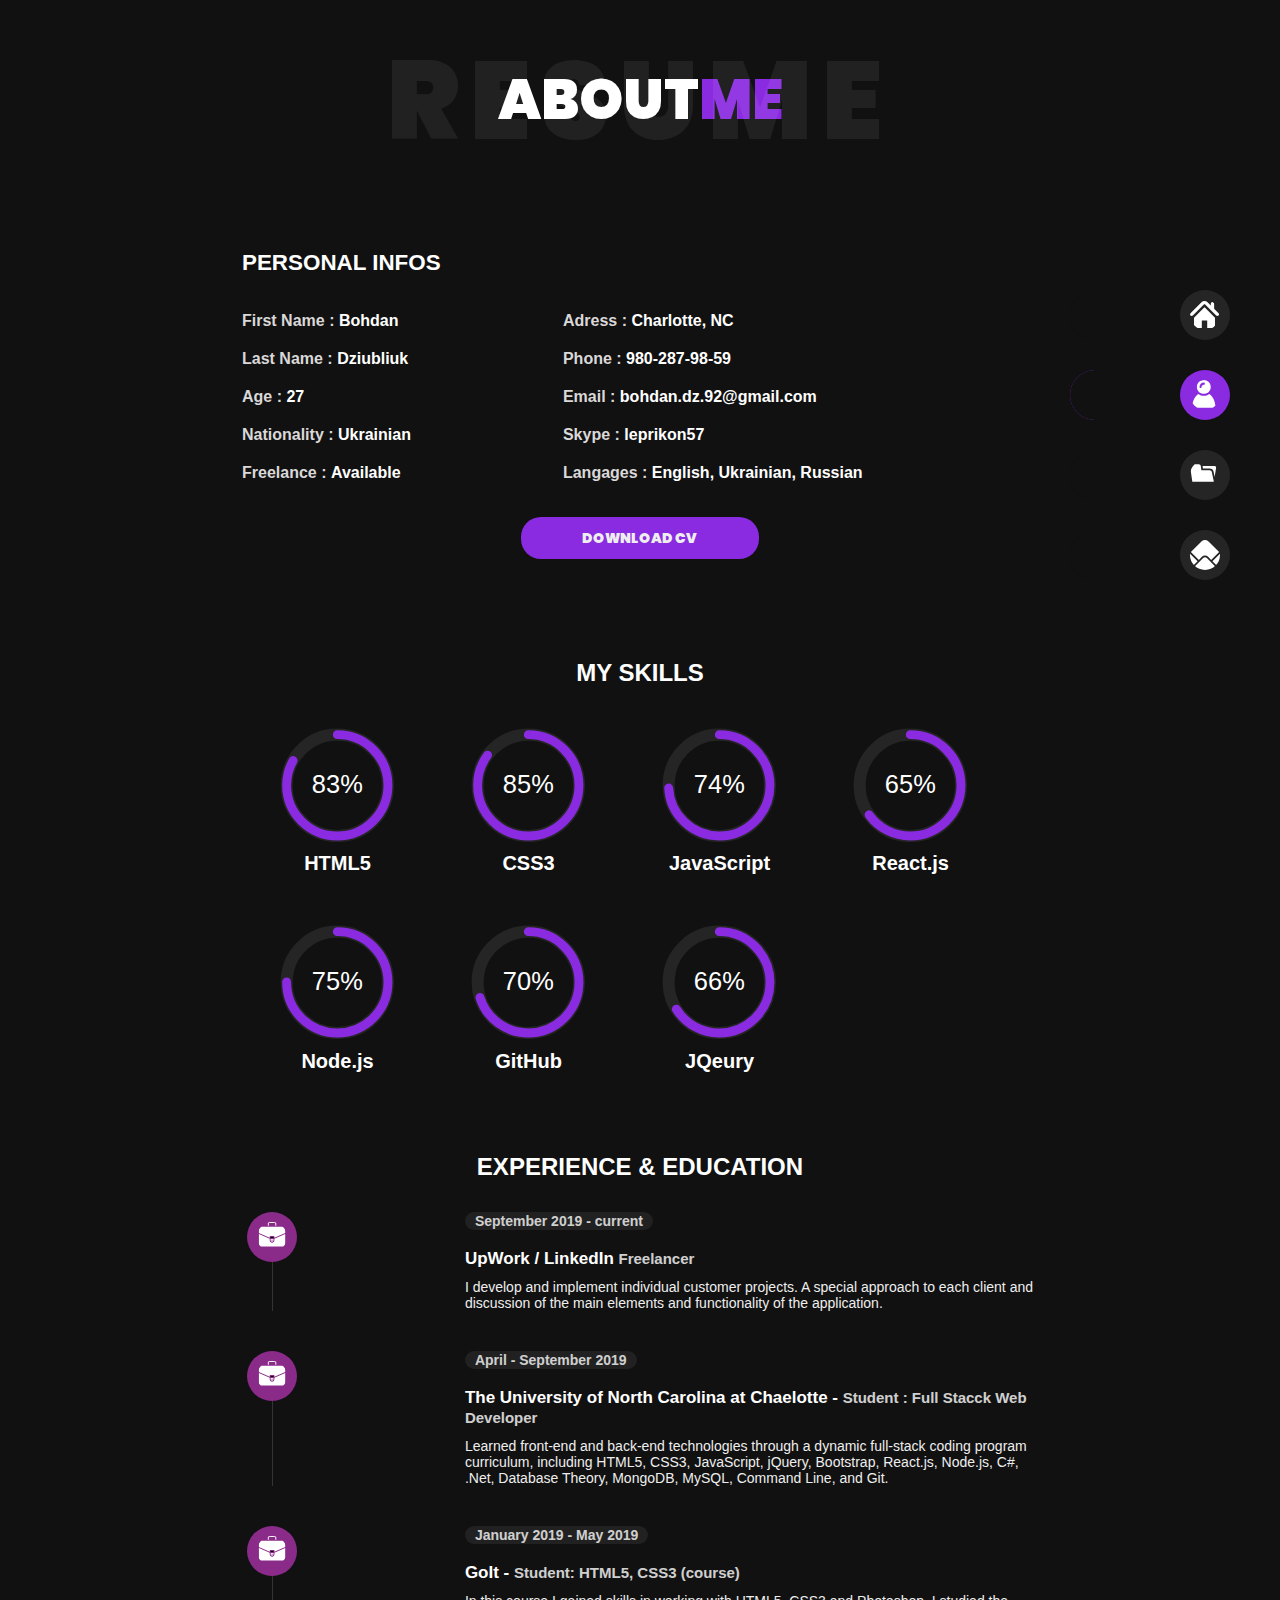
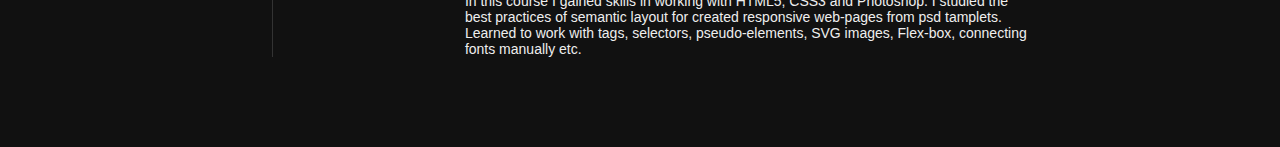
==== commit be2cd9ca: "active contact" ====
--- a/pages/about.html
+++ b/pages/about.html
@@ -428,7 +428,7 @@
                         <svg class="list_item_navigation-icon about">
                         <use href="#about"></use></svg><span class="overLay"></span>
                         ABOUT</a></li>
-                    <li class="list_item"><a class="list_item-link" href="#">
+                    <li class="list_item"><a class="list_item-link" href="./portfolio.html">
                         <svg class="list_item_navigation-icon">
                         <use href="#portfolio"></use></svg><span class="overLay"></span>
                         PORTFOLIO</a></li>
@@ -495,12 +495,12 @@
                                   a 15.9155 15.9155 0 0 1 0 -31.831"
                               />
                               <path class="circle"
-                                stroke-dasharray="80, 100"
-                                d="M18 2.0845
-                                  a 15.9155 15.9155 0 0 1 0 31.831
-                                  a 15.9155 15.9155 0 0 1 0 -31.831"
-                              />
-                              <text x="18" y="20.35" class="percentage">80%</text>
+                                stroke-dasharray="83, 100"
+                                d="M18 2.0845
+                                  a 15.9155 15.9155 0 0 1 0 31.831
+                                  a 15.9155 15.9155 0 0 1 0 -31.831"
+                              />
+                              <text x="18" y="20.35" class="percentage">83%</text>
                             </svg>
                             <h3 class="chart_title">HTML5</h3>
                           </div>
@@ -512,12 +512,12 @@
                                   a 15.9155 15.9155 0 0 1 0 -31.831"
                               />
                               <path class="circle"
-                                stroke-dasharray="80, 100"
-                                d="M18 2.0845
-                                  a 15.9155 15.9155 0 0 1 0 31.831
-                                  a 15.9155 15.9155 0 0 1 0 -31.831"
-                              />
-                              <text x="18" y="20.35" class="percentage">80%</text>
+                                stroke-dasharray="85, 100"
+                                d="M18 2.0845
+                                  a 15.9155 15.9155 0 0 1 0 31.831
+                                  a 15.9155 15.9155 0 0 1 0 -31.831"
+                              />
+                              <text x="18" y="20.35" class="percentage">85%</text>
                             </svg>
                             <h3 class="chart_title">CSS3</h3>
                           </div>
@@ -529,12 +529,12 @@
                                   a 15.9155 15.9155 0 0 1 0 -31.831"
                               />
                               <path class="circle"
-                                stroke-dasharray="80, 100"
-                                d="M18 2.0845
-                                  a 15.9155 15.9155 0 0 1 0 31.831
-                                  a 15.9155 15.9155 0 0 1 0 -31.831"
-                              />
-                              <text x="18" y="20.35" class="percentage">80%</text>
+                                stroke-dasharray="74, 100"
+                                d="M18 2.0845
+                                  a 15.9155 15.9155 0 0 1 0 31.831
+                                  a 15.9155 15.9155 0 0 1 0 -31.831"
+                              />
+                              <text x="18" y="20.35" class="percentage">74%</text>
                             </svg>
                             <h3 class="chart_title">JavaScript</h3>
                           </div>
@@ -546,12 +546,12 @@
                                   a 15.9155 15.9155 0 0 1 0 -31.831"
                               />
                               <path class="circle"
-                                stroke-dasharray="80, 100"
-                                d="M18 2.0845
-                                  a 15.9155 15.9155 0 0 1 0 31.831
-                                  a 15.9155 15.9155 0 0 1 0 -31.831"
-                              />
-                              <text x="18" y="20.35" class="percentage">80%</text>
+                                stroke-dasharray="65, 100"
+                                d="M18 2.0845
+                                  a 15.9155 15.9155 0 0 1 0 31.831
+                                  a 15.9155 15.9155 0 0 1 0 -31.831"
+                              />
+                              <text x="18" y="20.35" class="percentage">65%</text>
                             </svg>
                             <h3 class="chart_title">React.js</h3>
                           </div>
@@ -563,12 +563,12 @@
                                   a 15.9155 15.9155 0 0 1 0 -31.831"
                               />
                               <path class="circle"
-                                stroke-dasharray="80, 100"
-                                d="M18 2.0845
-                                  a 15.9155 15.9155 0 0 1 0 31.831
-                                  a 15.9155 15.9155 0 0 1 0 -31.831"
-                              />
-                              <text x="18" y="20.35" class="percentage">80%</text>
+                                stroke-dasharray="75, 100"
+                                d="M18 2.0845
+                                  a 15.9155 15.9155 0 0 1 0 31.831
+                                  a 15.9155 15.9155 0 0 1 0 -31.831"
+                              />
+                              <text x="18" y="20.35" class="percentage">75%</text>
                             </svg>
                             <h3 class="chart_title">Node.js</h3>
                           </div>
@@ -580,14 +580,31 @@
                                   a 15.9155 15.9155 0 0 1 0 -31.831"
                               />
                               <path class="circle"
-                                stroke-dasharray="80, 100"
-                                d="M18 2.0845
-                                  a 15.9155 15.9155 0 0 1 0 31.831
-                                  a 15.9155 15.9155 0 0 1 0 -31.831"
-                              />
-                              <text x="18" y="20.35" class="percentage">80%</text>
+                                stroke-dasharray="70, 100"
+                                d="M18 2.0845
+                                  a 15.9155 15.9155 0 0 1 0 31.831
+                                  a 15.9155 15.9155 0 0 1 0 -31.831"
+                              />
+                              <text x="18" y="20.35" class="percentage">70%</text>
                             </svg>
                             <h3 class="chart_title">GitHub</h3>
+                          </div>
+                          <div class="skill_set--chart">
+                            <svg viewbox="0 0 36 36" class="circular-chart orange">
+                              <path class="circle-bg"
+                                d="M18 2.0845
+                                  a 15.9155 15.9155 0 0 1 0 31.831
+                                  a 15.9155 15.9155 0 0 1 0 -31.831"
+                              />
+                              <path class="circle"
+                                stroke-dasharray="66, 100"
+                                d="M18 2.0845
+                                  a 15.9155 15.9155 0 0 1 0 31.831
+                                  a 15.9155 15.9155 0 0 1 0 -31.831"
+                              />
+                              <text x="18" y="20.35" class="percentage">66%</text>
+                            </svg>
+                            <h3 class="chart_title">JQeury</h3>
                           </div>
                 </div>
             </div>
@@ -596,27 +613,27 @@
                 <ul class="experiencce_list">
                     <li class="experience_list--item">
                         <div class="list_item-wrapper">
-                        <span class="date">August 2018</span>
-                        <h5 class="place">GoIt - <span class="position">student</span></h5>
-                        <p class="description">Lorem ipsum dolor sit amet consectetur adipisicing elit. Blanditiis, aliquam. Reiciendis ea ex cum. Ipsa iure minus magni, nisi aliquam aperiam quia ab adipisci pariatur, officia molestias minima, sint a.</p>
+                        <span class="date">September 2019 - current</span>
+                        <h5 class="place">UpWork / LinkedIn <span class="position">Freelancer</span></h5>
+                        <p class="description">I develop and implement individual customer projects. A special approach to each client and discussion of the main elements and functionality of the application.</p>
                         <svg class="experience_list-icon">
                         <use href="#briefcase"></use></svg>
                     </div>
                     </li>
                     <li class="experience_list--item">
                         <div class="list_item-wrapper">
-                        <span class="date">August 2018</span>
-                        <h5 class="place">GoIt - <span class="position">student</span></h5>
-                        <p class="description">Lorem ipsum dolor sit amet consectetur adipisicing elit. Blanditiis, aliquam. Reiciendis ea ex cum. Ipsa iure minus magni, nisi aliquam aperiam quia ab adipisci pariatur, officia molestias minima, sint a.</p>
+                        <span class="date">April - September 2019</span>
+                        <h5 class="place">The University of North Carolina at Chaelotte - <span class="position">Student : Full Stacck Web Developer</span></h5>
+                        <p class="description">Learned front-end and back-end technologies through a dynamic full-stack coding program curriculum, including HTML5, CSS3, JavaScript, jQuery, Bootstrap, React.js, Node.js, C#, .Net, Database Theory, MongoDB, MySQL, Command Line, and Git.</p>
                         <svg class="experience_list-icon">
                         <use href="#briefcase"></use></svg>
                         </div>
                     </li>
                     <li class="experience_list--item">
                         <div class="list_item-wrapper">
-                        <span class="date">August 2018</span>
-                        <h5 class="place">GoIt - <span class="position">student</span></h5>
-                        <p class="description">Lorem ipsum dolor sit amet consectetur adipisicing elit. Blanditiis, aliquam. Reiciendis ea ex cum. Ipsa iure minus magni, nisi aliquam aperiam quia ab adipisci pariatur, officia molestias minima, sint a.</p>
+                        <span class="date">January 2019 - May 2019</span>
+                        <h5 class="place">GoIt - <span class="position">Student: HTML5, CSS3 (course)</span></h5>
+                        <p class="description">In this course I gained skills in working with HTML5, CSS3 and Photoshop. I studied the best practices of semantic layout for created responsive web-pages from psd tamplets. Learned to work with tags, selectors, pseudo-elements, SVG images, Flex-box, connecting fonts manually etc.</p>
                         <svg class="experience_list-icon">
                         <use href="#briefcase"></use></svg>
                         </div>
--- a/css/about.css
+++ b/css/about.css
@@ -1,9 +1,15 @@
+
 * {
   margin: 0;
   padding: 0;
   box-sizing: border-box;
   font-family: sans-serif;
 }
+/* html {
+  overflow-y: scroll;
+  overflow-x: scroll;
+} */
+
 body {
   background-color: #111;
 
@@ -206,7 +212,6 @@
   .personal_info--list--item {
   padding-top: 10px;  
   padding-bottom: 10px;
-
   }
   .list_item--title {
     color :#dad8d8;
@@ -422,6 +427,12 @@
     .image_wrapper {
       display: none;
     }
+    .info_title {
+      font-size: 1.4rem;
+    }
+    .list_item--title { 
+      font-size: 1rem;
+    }
     .download {
       width: 30%;
     }
@@ -431,6 +442,9 @@
     
   }
 @media (min-width: 968px) {
+  html {
+    overflow-y: scroll;
+  }
   .page_wrapper {
     width: 70%;
     margin: 0 auto;
@@ -531,6 +545,9 @@
   background-color: #8a2be2;
   border: none;
 }
+.list-item--title {
+font-size: 1rem;
+} 
 .contact-icons:hover {
   fill: #8a2be2;
 }  
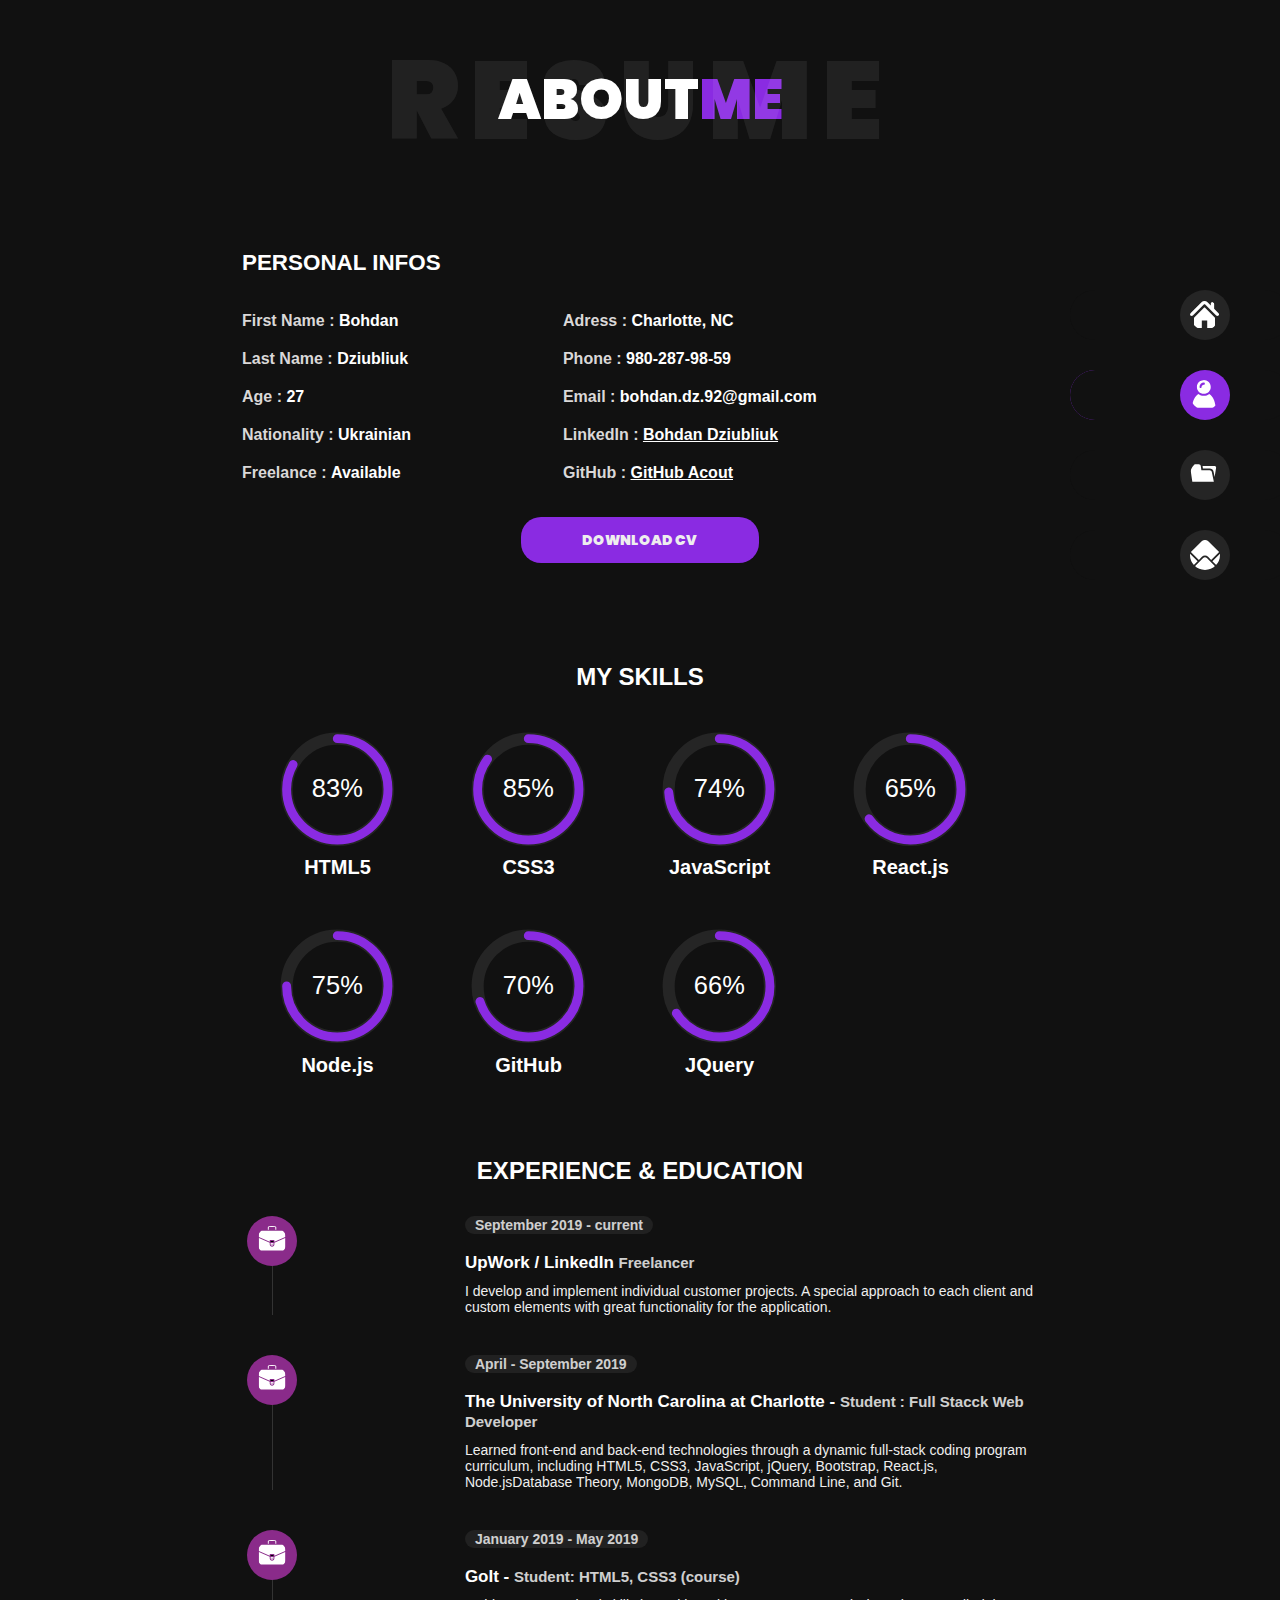
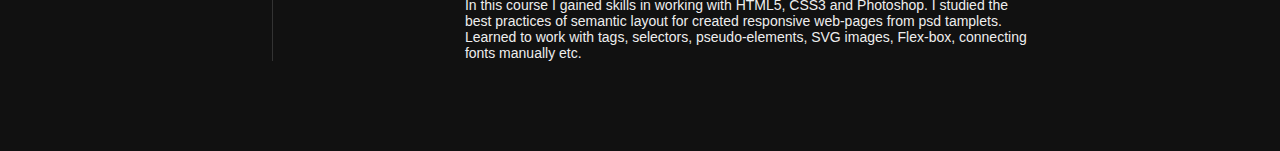
==== commit 02dfb81c: "fix bugs" ====
--- a/pages/about.html
+++ b/pages/about.html
@@ -475,10 +475,10 @@
                             <h4 class="list_item--title">Email : <span class="list_item--value"> bohdan.dz.92@gmail.com</span></h4>
                         </li>
                         <li class="personal_info--list--item">
-                            <h4 class="list_item--title">Skype : <span class="list_item--value"> leprikon57</span></h4>
-                        </li>
-                        <li class="personal_info--list--item">
-                            <h4 class="list_item--title">Langages : <span class="list_item--value"> English, Ukrainian, Russian </span></h4>
+                            <h4 class="list_item--title">LinkedIn : <span class="list_item--value"><a class="linkedIn-link" href="https://www.linkedin.com/in/bohdan-dziubliuk-a8027b153/">Bohdan Dziubliuk</a></span></h4>
+                        </li>
+                        <li class="personal_info--list--item">
+                            <h4 class="list_item--title">GitHub : <span class="list_item--value"> <a class="git_link" href="https://github.com/dziubliukbm">GitHub Acout</a> </span></h4>
                         </li>
                     </ul>
                 </div>
@@ -604,7 +604,7 @@
                               />
                               <text x="18" y="20.35" class="percentage">66%</text>
                             </svg>
-                            <h3 class="chart_title">JQeury</h3>
+                            <h3 class="chart_title">JQuery</h3>
                           </div>
                 </div>
             </div>
@@ -615,7 +615,7 @@
                         <div class="list_item-wrapper">
                         <span class="date">September 2019 - current</span>
                         <h5 class="place">UpWork / LinkedIn <span class="position">Freelancer</span></h5>
-                        <p class="description">I develop and implement individual customer projects. A special approach to each client and discussion of the main elements and functionality of the application.</p>
+                        <p class="description">I develop and implement individual customer projects. A special approach to each client and custom elements with great functionality for the application.</p>
                         <svg class="experience_list-icon">
                         <use href="#briefcase"></use></svg>
                     </div>
@@ -623,8 +623,8 @@
                     <li class="experience_list--item">
                         <div class="list_item-wrapper">
                         <span class="date">April - September 2019</span>
-                        <h5 class="place">The University of North Carolina at Chaelotte - <span class="position">Student : Full Stacck Web Developer</span></h5>
-                        <p class="description">Learned front-end and back-end technologies through a dynamic full-stack coding program curriculum, including HTML5, CSS3, JavaScript, jQuery, Bootstrap, React.js, Node.js, C#, .Net, Database Theory, MongoDB, MySQL, Command Line, and Git.</p>
+                        <h5 class="place">The University of North Carolina at Charlotte - <span class="position">Student : Full Stacck Web Developer</span></h5>
+                        <p class="description">Learned front-end and back-end technologies through a dynamic full-stack coding program curriculum, including HTML5, CSS3, JavaScript, jQuery, Bootstrap, React.js, Node.jsDatabase Theory, MongoDB, MySQL, Command Line, and Git.</p>
                         <svg class="experience_list-icon">
                         <use href="#briefcase"></use></svg>
                         </div>
--- a/css/about.css
+++ b/css/about.css
@@ -191,7 +191,6 @@
  
   .image_fluid {
     display: block;
-    width: 230px;
     height: 230px;
     display: flex;
     margin: 0 auto;
@@ -220,6 +219,11 @@
   .list_item--value {
     color: white;;
     font-weight: 600;
+  }
+  .linkedIn-link, .git_link{
+    /* text-decoration: none; */
+    color: white;;
+
   }
   .download {
     width: 50%;
@@ -235,6 +239,14 @@
     border: none;
     border-radius: 20px;
     font-family: "Poppins", sans-serif;
+    border: 2px solid transparent;
+    cursor: pointer;
+    transition: ease 0.5s;
+  }
+  .download:hover {
+    background-color: transparent;
+    border: 2px solid #8a2be2;
+    box-sizing: border-box;
   }
   .btn_wrapper {
     margin-bottom: 100px;
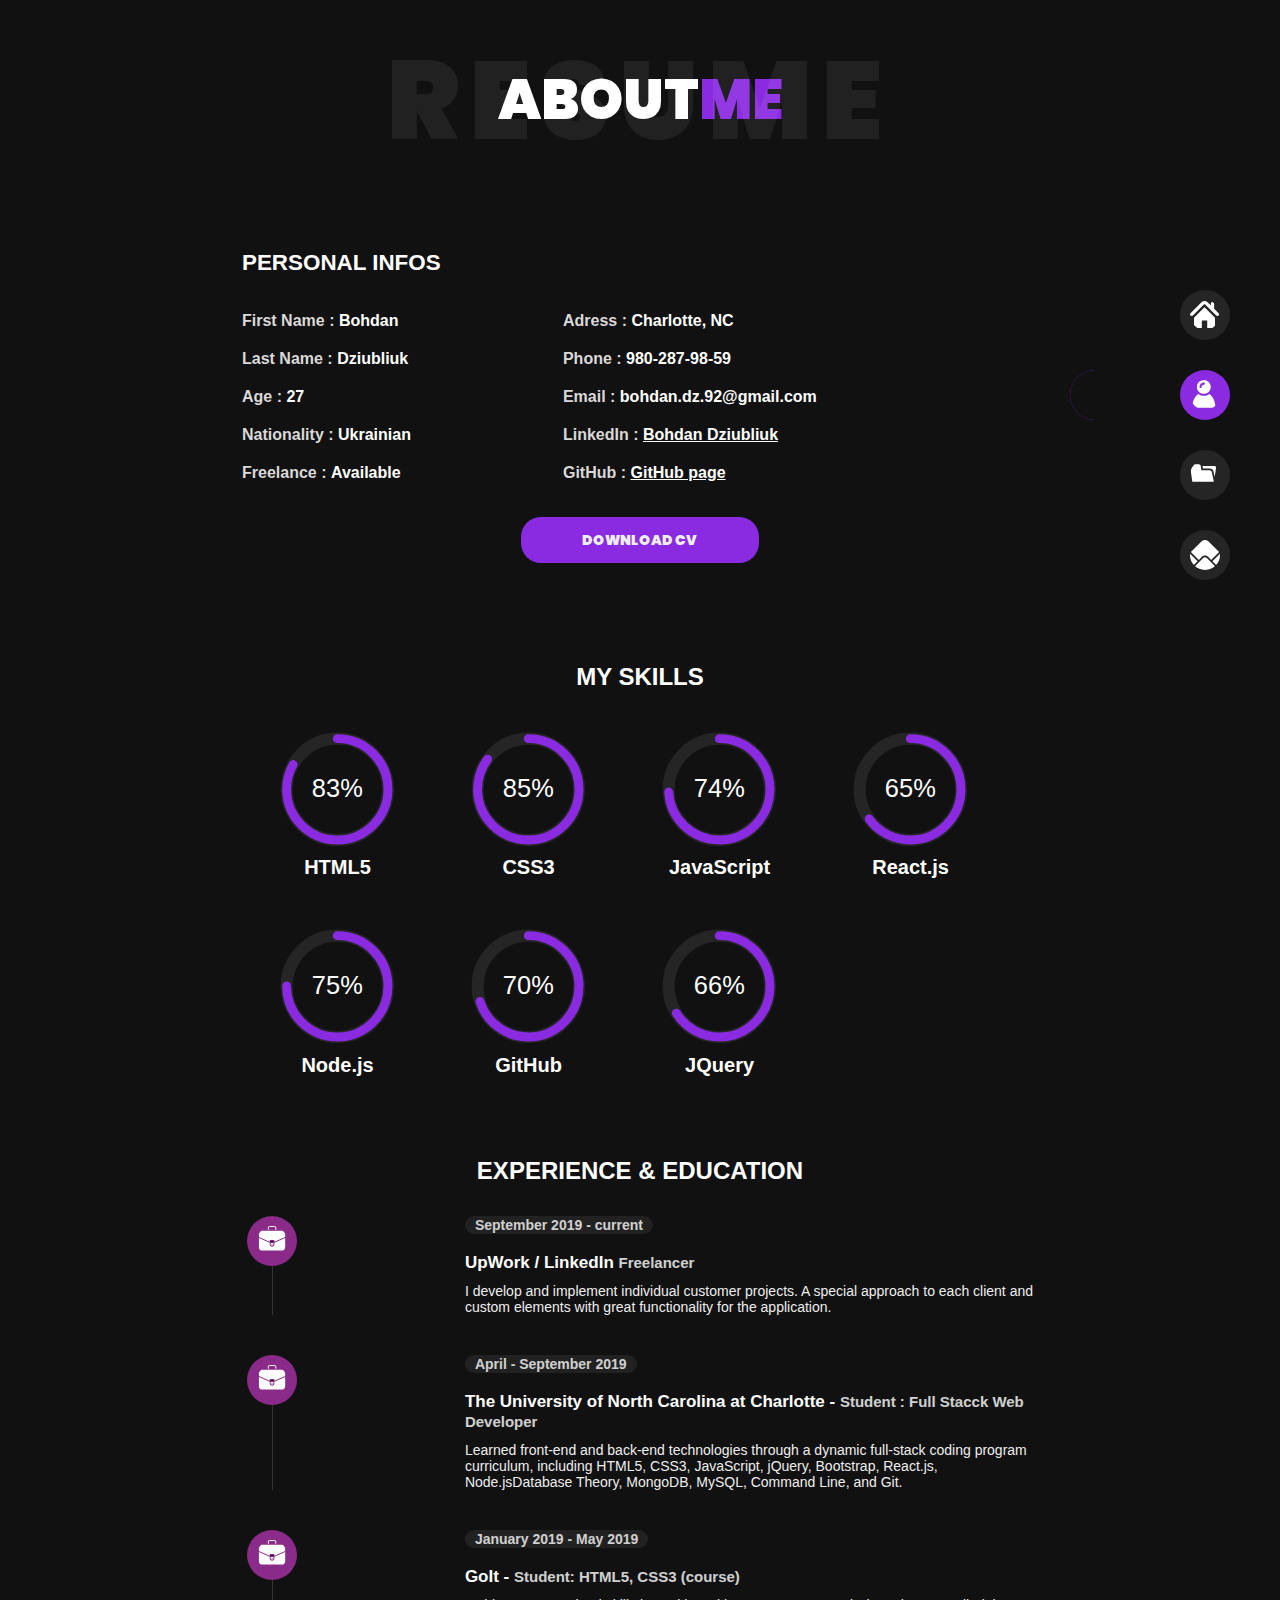
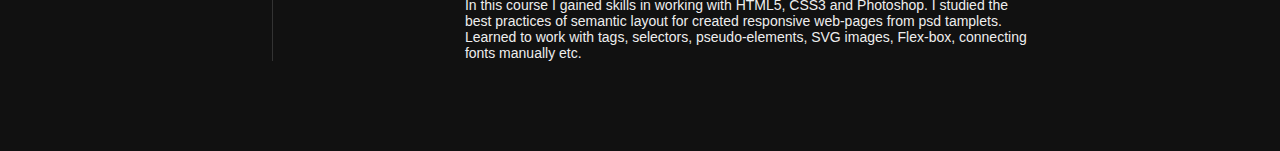
==== commit 17f417dd: "fix text" ====
--- a/pages/about.html
+++ b/pages/about.html
@@ -478,7 +478,7 @@
                             <h4 class="list_item--title">LinkedIn : <span class="list_item--value"><a class="linkedIn-link" href="https://www.linkedin.com/in/bohdan-dziubliuk-a8027b153/">Bohdan Dziubliuk</a></span></h4>
                         </li>
                         <li class="personal_info--list--item">
-                            <h4 class="list_item--title">GitHub : <span class="list_item--value"> <a class="git_link" href="https://github.com/dziubliukbm">GitHub Acout</a> </span></h4>
+                            <h4 class="list_item--title">GitHub : <span class="list_item--value"> <a class="git_link" href="https://github.com/dziubliukbm">GitHub page</a> </span></h4>
                         </li>
                     </ul>
                 </div>
